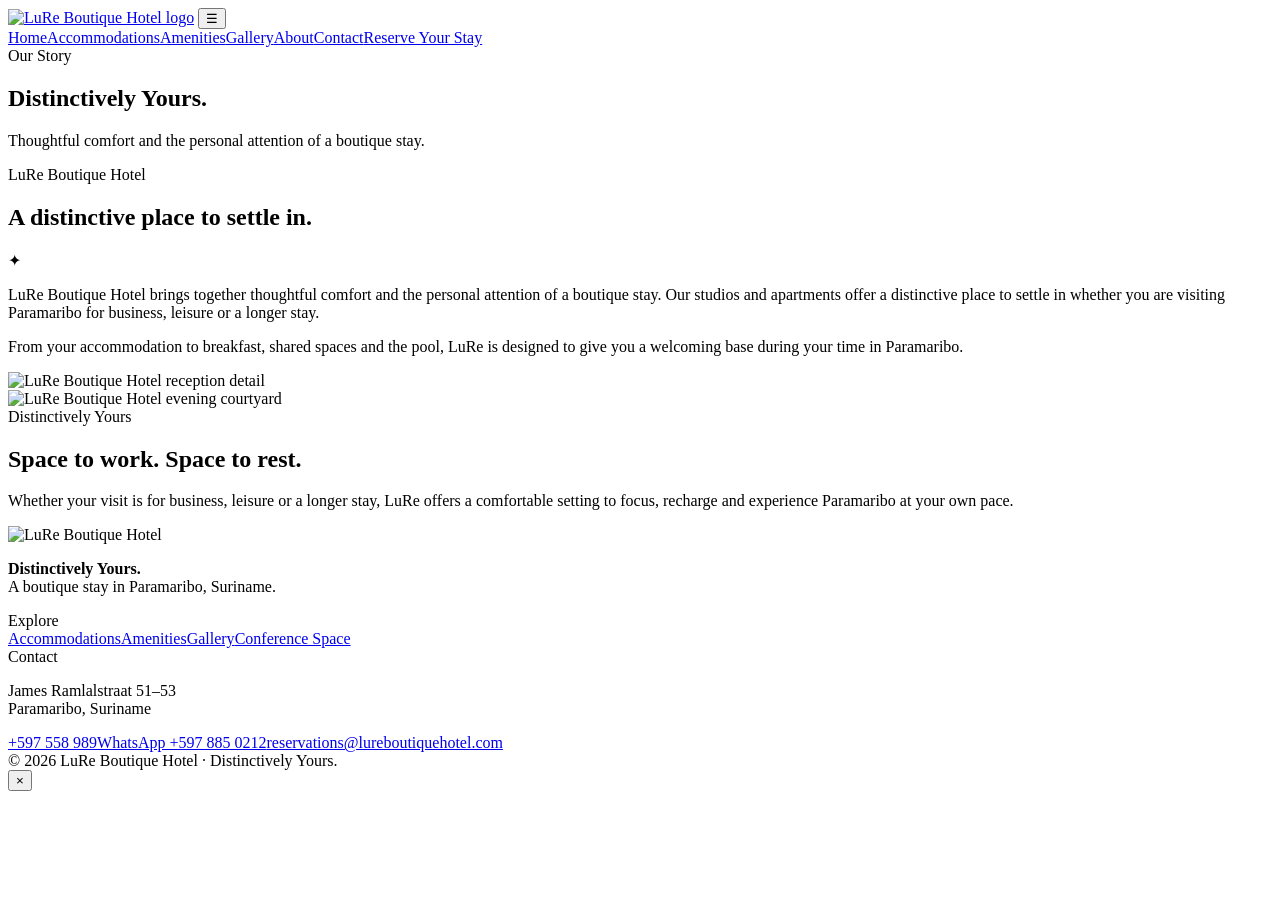
==== about.html @ de302873 "Add files via upload" ====
<!doctype html><html lang="en"><head>
<meta charset="utf-8"><meta name="viewport" content="width=device-width,initial-scale=1">
<title>About LuRe | Boutique Hotel Paramaribo</title><meta name="description" content="Discover the story and boutique character of LuRe Boutique Hotel in Paramaribo.">
<link rel="canonical" href="https://lureboutiquehotel.com/about.html">
<meta property="og:type" content="website"><meta property="og:title" content="About LuRe | Boutique Hotel Paramaribo"><meta property="og:description" content="Discover the story and boutique character of LuRe Boutique Hotel in Paramaribo.">
<meta property="og:url" content="https://lureboutiquehotel.com/about.html"><meta property="og:image" content="https://lureboutiquehotel.com/assets/images/pool-night-wide.webp">
<link rel="icon" href="assets/images/favicon.jpg"><link rel="stylesheet" href="assets/css/site.css">
<script type="application/ld+json">{"@context": "https://schema.org", "@type": "Hotel", "name": "LuRe Boutique Hotel", "url": "https://lureboutiquehotel.com/", "telephone": "+597558989", "email": "reservations@lureboutiquehotel.com", "address": {"@type": "PostalAddress", "streetAddress": "James Ramlalstraat 51-53", "addressLocality": "Paramaribo", "addressCountry": "SR"}, "image": "https://lureboutiquehotel.com/assets/images/pool-night-wide.webp"}</script></head><body>
<header class="site-header"><div class="wrap nav">
      <a class="logo" href="index.html" aria-label="LuRe Boutique Hotel home"><img src="assets/images/lure-logo.jpg" alt="LuRe Boutique Hotel logo"></a>
      <button class="menu-btn" aria-label="Open navigation">☰</button>
      <div class="nav-links"><a class="" href="index.html">Home</a><a class="" href="accommodations.html">Accommodations</a><a class="" href="amenities.html">Amenities</a><a class="" href="gallery.html">Gallery</a><a class="active" href="about.html">About</a><a class="" href="contact.html">Contact</a><a class="btn primary" href="index.html#reserve">Reserve Your Stay</a></div>
    </div></header><main><section class="pagehero"><div class="wrap reveal"><div class="eyebrow">Our Story</div><h1>Distinctively Yours.</h1><p class="lead">Thoughtful comfort and the personal attention of a boutique stay.</p></div></section>
<section><div class="wrap two"><div class="reveal from-left"><div class="kicker">LuRe Boutique Hotel</div><h2>A distinctive place to settle in.</h2><div class="decor">✦</div><p class="copy">LuRe Boutique Hotel brings together thoughtful comfort and the personal attention of a boutique stay. Our studios and apartments offer a distinctive place to settle in whether you are visiting Paramaribo for business, leisure or a longer stay.</p><p class="copy">From your accommodation to breakfast, shared spaces and the pool, LuRe is designed to give you a welcoming base during your time in Paramaribo.</p></div>
<div class="photo-frame tall reveal from-right"><img src="assets/images/reception-card.webp" alt="LuRe Boutique Hotel reception detail"></div></div></section>
<section class="soft"><div class="wrap two"><div class="photo-frame tall reveal from-left"><img src="assets/images/courtyard-table-night.webp" alt="LuRe Boutique Hotel evening courtyard"></div><div class="reveal from-right"><div class="kicker">Distinctively Yours</div><h2>Space to work. Space to rest.</h2><p class="copy">Whether your visit is for business, leisure or a longer stay, LuRe offers a comfortable setting to focus, recharge and experience Paramaribo at your own pace.</p></div></div></section></main><footer><div class="wrap footer-grid">
      <div><img class="footer-logo" src="assets/images/lure-logo.jpg" alt="LuRe Boutique Hotel"><p><strong>Distinctively Yours.</strong><br>A boutique stay in Paramaribo, Suriname.</p></div>
      <div><div class="kicker">Explore</div><a href="accommodations.html">Accommodations</a><a href="amenities.html">Amenities</a><a href="gallery.html">Gallery</a><a href="conference.html">Conference Space</a></div>
      <div><div class="kicker">Contact</div><p>James Ramlalstraat 51–53<br>Paramaribo, Suriname</p><a href="tel:+597558989">+597 558 989</a><a href="https://wa.me/5978850212">WhatsApp +597 885 0212</a><a href="mailto:reservations@lureboutiquehotel.com">reservations@lureboutiquehotel.com</a></div>
    </div><div class="wrap copyright">© 2026 LuRe Boutique Hotel · Distinctively Yours.</div></footer><div class="lightbox" aria-hidden="true"><button class="lightbox-close" aria-label="Close image">×</button><img src="" alt=""><div class="lightbox-caption"></div></div><script src="assets/js/site.js"></script></body></html>
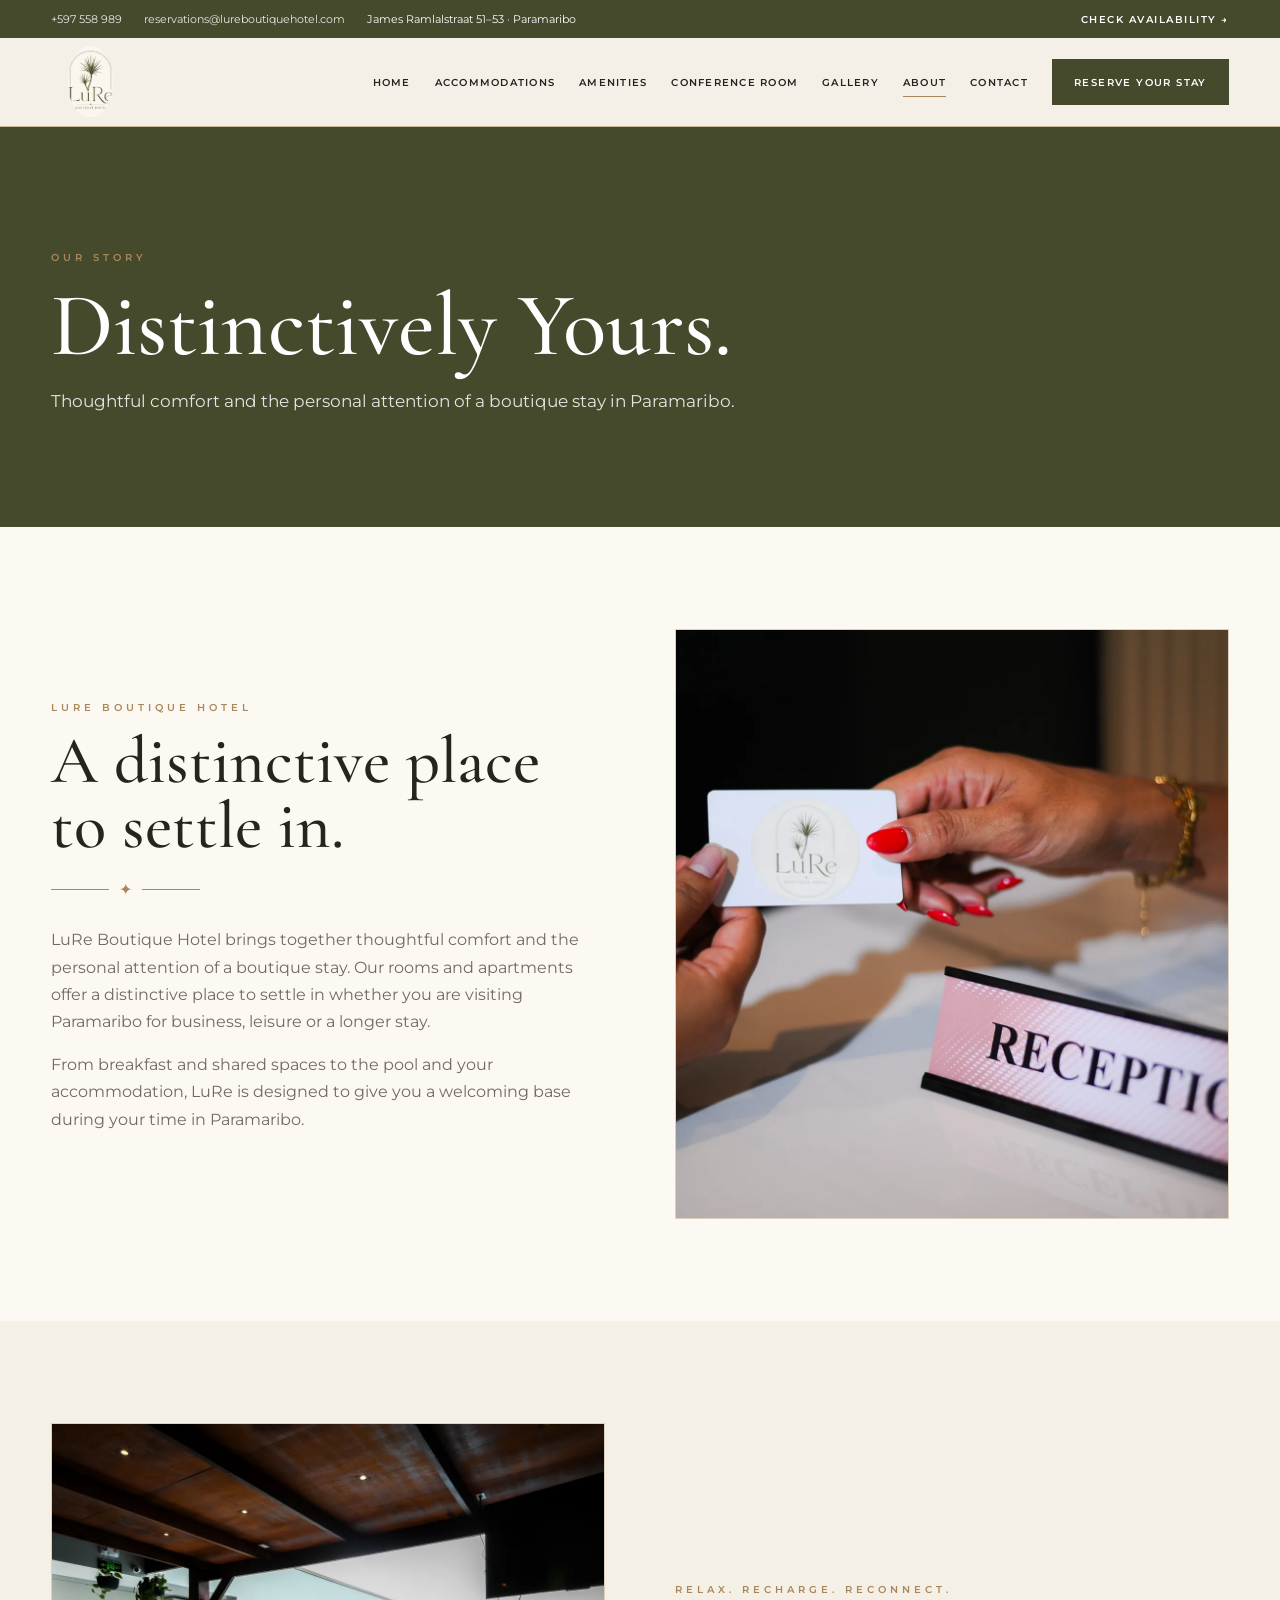
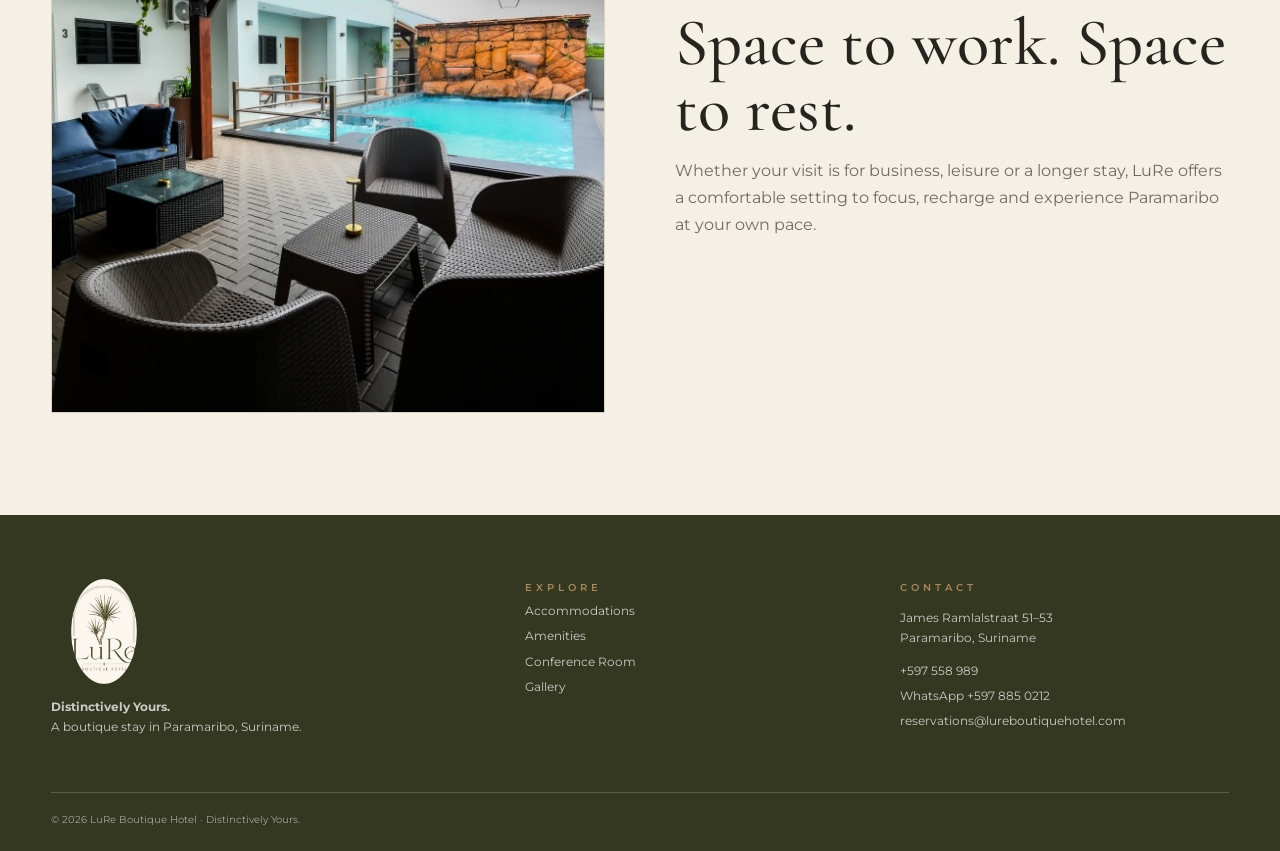
==== commit ec24bce2: "commit" ====
--- a/about.html
+++ b/about.html
@@ -1,20 +1,24 @@
-<!doctype html><html lang="en"><head>
-<meta charset="utf-8"><meta name="viewport" content="width=device-width,initial-scale=1">
-<title>About LuRe | Boutique Hotel Paramaribo</title><meta name="description" content="Discover the story and boutique character of LuRe Boutique Hotel in Paramaribo.">
-<link rel="canonical" href="https://lureboutiquehotel.com/about.html">
-<meta property="og:type" content="website"><meta property="og:title" content="About LuRe | Boutique Hotel Paramaribo"><meta property="og:description" content="Discover the story and boutique character of LuRe Boutique Hotel in Paramaribo.">
-<meta property="og:url" content="https://lureboutiquehotel.com/about.html"><meta property="og:image" content="https://lureboutiquehotel.com/assets/images/pool-night-wide.webp">
-<link rel="icon" href="assets/images/favicon.jpg"><link rel="stylesheet" href="assets/css/site.css">
-<script type="application/ld+json">{"@context": "https://schema.org", "@type": "Hotel", "name": "LuRe Boutique Hotel", "url": "https://lureboutiquehotel.com/", "telephone": "+597558989", "email": "reservations@lureboutiquehotel.com", "address": {"@type": "PostalAddress", "streetAddress": "James Ramlalstraat 51-53", "addressLocality": "Paramaribo", "addressCountry": "SR"}, "image": "https://lureboutiquehotel.com/assets/images/pool-night-wide.webp"}</script></head><body>
-<header class="site-header"><div class="wrap nav">
-      <a class="logo" href="index.html" aria-label="LuRe Boutique Hotel home"><img src="assets/images/lure-logo.jpg" alt="LuRe Boutique Hotel logo"></a>
-      <button class="menu-btn" aria-label="Open navigation">☰</button>
-      <div class="nav-links"><a class="" href="index.html">Home</a><a class="" href="accommodations.html">Accommodations</a><a class="" href="amenities.html">Amenities</a><a class="" href="gallery.html">Gallery</a><a class="active" href="about.html">About</a><a class="" href="contact.html">Contact</a><a class="btn primary" href="index.html#reserve">Reserve Your Stay</a></div>
-    </div></header><main><section class="pagehero"><div class="wrap reveal"><div class="eyebrow">Our Story</div><h1>Distinctively Yours.</h1><p class="lead">Thoughtful comfort and the personal attention of a boutique stay.</p></div></section>
-<section><div class="wrap two"><div class="reveal from-left"><div class="kicker">LuRe Boutique Hotel</div><h2>A distinctive place to settle in.</h2><div class="decor">✦</div><p class="copy">LuRe Boutique Hotel brings together thoughtful comfort and the personal attention of a boutique stay. Our studios and apartments offer a distinctive place to settle in whether you are visiting Paramaribo for business, leisure or a longer stay.</p><p class="copy">From your accommodation to breakfast, shared spaces and the pool, LuRe is designed to give you a welcoming base during your time in Paramaribo.</p></div>
-<div class="photo-frame tall reveal from-right"><img src="assets/images/reception-card.webp" alt="LuRe Boutique Hotel reception detail"></div></div></section>
-<section class="soft"><div class="wrap two"><div class="photo-frame tall reveal from-left"><img src="assets/images/courtyard-table-night.webp" alt="LuRe Boutique Hotel evening courtyard"></div><div class="reveal from-right"><div class="kicker">Distinctively Yours</div><h2>Space to work. Space to rest.</h2><p class="copy">Whether your visit is for business, leisure or a longer stay, LuRe offers a comfortable setting to focus, recharge and experience Paramaribo at your own pace.</p></div></div></section></main><footer><div class="wrap footer-grid">
-      <div><img class="footer-logo" src="assets/images/lure-logo.jpg" alt="LuRe Boutique Hotel"><p><strong>Distinctively Yours.</strong><br>A boutique stay in Paramaribo, Suriname.</p></div>
-      <div><div class="kicker">Explore</div><a href="accommodations.html">Accommodations</a><a href="amenities.html">Amenities</a><a href="gallery.html">Gallery</a><a href="conference.html">Conference Space</a></div>
-      <div><div class="kicker">Contact</div><p>James Ramlalstraat 51–53<br>Paramaribo, Suriname</p><a href="tel:+597558989">+597 558 989</a><a href="https://wa.me/5978850212">WhatsApp +597 885 0212</a><a href="mailto:reservations@lureboutiquehotel.com">reservations@lureboutiquehotel.com</a></div>
-    </div><div class="wrap copyright">© 2026 LuRe Boutique Hotel · Distinctively Yours.</div></footer><div class="lightbox" aria-hidden="true"><button class="lightbox-close" aria-label="Close image">×</button><img src="" alt=""><div class="lightbox-caption"></div></div><script src="assets/js/site.js"></script></body></html>+<!doctype html><html lang="en"><head><meta charset="utf-8"><meta name="viewport" content="width=device-width,initial-scale=1">
+<title>About LuRe | Boutique Hotel Paramaribo</title><meta name="description" content="Discover the story and atmosphere of LuRe Boutique Hotel in Paramaribo."><link rel="canonical" href="https://lureboutiquehotel.com/about.html">
+<meta property="og:title" content="About LuRe | Boutique Hotel Paramaribo"><meta property="og:description" content="Discover the story and atmosphere of LuRe Boutique Hotel in Paramaribo."><meta property="og:type" content="website">
+<meta property="og:image" content="https://lureboutiquehotel.com/assets/images/pool-night-wide-1.webp">
+<link rel="icon" href="assets/images/favicon.png"><link rel="stylesheet" href="assets/css/site.css">
+<script type="application/ld+json">{"@context": "https://schema.org", "@type": "Hotel", "name": "LuRe Boutique Hotel", "url": "https://lureboutiquehotel.com/", "telephone": "+597558989", "email": "reservations@lureboutiquehotel.com", "address": {"@type": "PostalAddress", "streetAddress": "James Ramlalstraat 51-53", "addressLocality": "Paramaribo", "addressCountry": "SR"}, "image": "https://lureboutiquehotel.com/assets/images/pool-night-wide-1.webp"}</script></head><body>
+<div class="topbar"><div class="wrap"><div class="topbar-links">
+      <a href="tel:+597558989">+597 558 989</a><a href="mailto:reservations@lureboutiquehotel.com">reservations@lureboutiquehotel.com</a><span>James Ramlalstraat 51–53 · Paramaribo</span>
+    </div><a class="topbar-book" href="booking.html">Check availability →</a></div></div>
+    <header class="site-header"><div class="wrap nav">
+      <a class="brand" href="index.html"><img src="assets/images/lure-logo-oval.png" alt="LuRe Boutique Hotel logo"></a>
+      <a class="btn primary mobile-book" href="booking.html">Reserve Your Stay</a>
+      <button class="menu-btn" aria-label="Open menu">☰</button>
+      <div class="nav-links"><a class="" href="index.html">Home</a><a class="" href="accommodations.html">Accommodations</a><a class="" href="amenities.html">Amenities</a><a class="" href="conference.html">Conference Room</a><a class="" href="gallery.html">Gallery</a><a class="active" href="about.html">About</a><a class="" href="contact.html">Contact</a><a class="btn primary" href="booking.html">Reserve Your Stay</a></div>
+    </div></header><main><section class="pagehero"><div class="wrap reveal"><div class="eyebrow">Our Story</div><h1>Distinctively Yours.</h1><p class="lead">Thoughtful comfort and the personal attention of a boutique stay in Paramaribo.</p></div></section>
+<section><div class="wrap two"><div class="reveal left"><div class="kicker">LuRe Boutique Hotel</div><h2>A distinctive place to settle in.</h2><div class="decor">✦</div>
+<p class="copy">LuRe Boutique Hotel brings together thoughtful comfort and the personal attention of a boutique stay. Our rooms and apartments offer a distinctive place to settle in whether you are visiting Paramaribo for business, leisure or a longer stay.</p>
+<p class="copy">From breakfast and shared spaces to the pool and your accommodation, LuRe is designed to give you a welcoming base during your time in Paramaribo.</p></div>
+<div class="photo tall reveal right"><img src="assets/images/reception-card.webp" alt="LuRe Boutique Hotel reception detail"></div></div></section>
+<section class="amenities"><div class="wrap two"><div class="photo tall reveal left"><img src="assets/images/pool-lounge-day.webp" alt="LuRe lounge overlooking the pool"></div><div class="reveal right"><div class="kicker">Relax. Recharge. Reconnect.</div><h2>Space to work. Space to rest.</h2><p class="copy">Whether your visit is for business, leisure or a longer stay, LuRe offers a comfortable setting to focus, recharge and experience Paramaribo at your own pace.</p></div></div></section></main><footer><div class="wrap footer-grid">
+    <div><img class="footer-logo" src="assets/images/lure-logo-oval.png" alt="LuRe Boutique Hotel logo"><p><strong>Distinctively Yours.</strong><br>A boutique stay in Paramaribo, Suriname.</p></div>
+    <div><div class="kicker">Explore</div><a href="accommodations.html">Accommodations</a><a href="amenities.html">Amenities</a><a href="conference.html">Conference Room</a><a href="gallery.html">Gallery</a></div>
+    <div><div class="kicker">Contact</div><p>James Ramlalstraat 51–53<br>Paramaribo, Suriname</p><a href="tel:+597558989">+597 558 989</a><a href="https://wa.me/5978850212">WhatsApp +597 885 0212</a><a href="mailto:reservations@lureboutiquehotel.com">reservations@lureboutiquehotel.com</a></div>
+    </div><div class="wrap copyright">© 2026 LuRe Boutique Hotel · Distinctively Yours.</div></footer><div class="lightbox"><button class="lb-close" aria-label="Close">×</button><img src="" alt=""><div class="lb-cap"></div></div><script src="assets/js/site.js"></script></body></html>
--- a/assets/css/site.css
+++ b/assets/css/site.css
@@ -0,0 +1,198 @@
+
+@import url('https://fonts.googleapis.com/css2?family=Cormorant+Garamond:wght@400;500;600&family=Montserrat:wght@400;500;600&display=swap');
+:root{
+  --cream:#F5F0E6; --paper:#FCF9F3; --olive:#454A2D; --olive2:#343821;
+  --bronze:#A8875B; --ink:#25241F; --muted:#716A5E; --line:#DCD0BF;
+  --white:#fff; --shadow:0 22px 58px rgba(32,32,24,.12);
+}
+*{box-sizing:border-box}
+html{scroll-behavior:smooth}
+body{margin:0;background:var(--paper);color:var(--ink);font-family:Montserrat,Arial,sans-serif;line-height:1.7;overflow-x:hidden}
+img{display:block;max-width:100%}
+a{text-decoration:none;color:inherit}
+button,input,select,textarea{font:inherit}
+.wrap{width:min(1180px,92%);margin-inline:auto}
+.topbar{background:var(--olive);color:#fff;font-size:11px}
+.topbar .wrap{min-height:38px;display:flex;align-items:center;justify-content:space-between;gap:18px}
+.topbar-links{display:flex;gap:22px;align-items:center;white-space:nowrap}
+.topbar a{color:rgba(255,255,255,.88)}
+.topbar-book{font-size:10px;text-transform:uppercase;letter-spacing:1.5px;font-weight:600;color:#fff!important}
+.site-header{position:sticky;top:0;z-index:80;background:rgba(245,240,230,.96);backdrop-filter:blur(14px);border-bottom:1px solid rgba(168,135,91,.55)}
+.nav{height:88px;display:flex;align-items:center;gap:28px}
+.brand{margin-right:auto;display:flex;align-items:center}
+.brand img{width:78px;height:72px;object-fit:contain}
+.nav-links{display:flex;align-items:center;gap:24px;font-size:10px;text-transform:uppercase;letter-spacing:1.25px;font-weight:600}
+.nav-links a:not(.btn){position:relative}
+.nav-links a:not(.btn)::after{content:"";position:absolute;left:0;bottom:-6px;width:0;height:1px;background:var(--bronze);transition:.25s}
+.nav-links a.active::after,.nav-links a:hover::after{width:100%}
+.menu-btn{display:none;border:0;background:none;color:var(--olive);font-size:25px;cursor:pointer}
+.btn{display:inline-flex;align-items:center;justify-content:center;min-height:46px;padding:12px 21px;border:1px solid var(--olive);background:transparent;color:var(--olive);font-size:10px;letter-spacing:1.4px;text-transform:uppercase;font-weight:600;cursor:pointer;transition:.25s}
+.btn:hover{transform:translateY(-2px);box-shadow:0 10px 25px rgba(69,74,45,.12)}
+.btn.primary{background:var(--olive);color:#fff}
+.btn.bronze{background:var(--bronze);border-color:var(--bronze);color:#fff}
+.btn.light{border-color:rgba(255,255,255,.72);color:#fff}
+.mobile-book{display:none}
+
+h1,h2,h3,h4{font-family:"Cormorant Garamond",Georgia,serif;font-weight:500;line-height:.98;margin:.18em 0}
+h1{font-size:clamp(64px,8vw,112px)}
+h2{font-size:clamp(48px,5.2vw,74px)}
+h3{font-size:34px}
+h4{font-size:26px}
+.eyebrow,.kicker{text-transform:uppercase;letter-spacing:4px;font-size:10px;font-weight:600;color:var(--bronze)}
+.lead{font-size:17px;max-width:720px}
+.copy{color:var(--muted)}
+.decor{display:flex;align-items:center;gap:10px;color:var(--bronze);margin:18px 0 23px}
+.decor:before,.decor:after{content:"";height:1px;width:58px;background:var(--bronze)}
+.actions{display:flex;flex-wrap:wrap;gap:12px;margin-top:28px}
+
+.hero{position:relative;min-height:680px;background:var(--olive2);color:#fff;overflow:hidden}
+.hero-media{position:absolute;inset:0}
+.hero-media img{width:100%;height:100%;object-fit:cover;object-position:center 50%}
+.hero-media:after{content:"";position:absolute;inset:0;background:linear-gradient(90deg,rgba(27,30,17,.92),rgba(45,49,29,.67) 42%,rgba(45,49,29,.10) 78%)}
+.hero-copy{position:relative;z-index:2;max-width:760px;padding:115px 0}
+.hero .lead{color:rgba(255,255,255,.90);max-width:640px}
+
+section{padding:102px 0}
+.section-head{text-align:center;max-width:780px;margin:0 auto 46px}
+.two{display:grid;grid-template-columns:1fr 1fr;gap:70px;align-items:center}
+.photo{overflow:hidden;background:var(--cream);border:1px solid var(--line)}
+.photo img{width:100%;height:100%;object-fit:cover;transition:.65s}
+.photo:hover img{transform:scale(1.02)}
+.photo.tall{height:590px}
+.photo.wide{height:500px}
+
+.search-card{position:relative;z-index:6;margin-top:-53px}
+.search-grid{display:grid;grid-template-columns:1fr 1fr .7fr 1.2fr auto;background:#fff;border:1px solid var(--line);box-shadow:var(--shadow)}
+.field{padding:19px;border-right:1px solid var(--line)}
+.field label{display:block;font-size:9px;font-weight:700;letter-spacing:1.4px;text-transform:uppercase}
+.field input,.field select,.field textarea{width:100%;border:0;border-bottom:1px solid var(--line);background:transparent;padding:9px 1px;outline:none;color:var(--ink)}
+.search-grid .btn{margin:14px}
+
+.cards{display:grid;grid-template-columns:1fr 1fr;gap:24px}
+.card{background:#fff;border:1px solid var(--line);overflow:hidden;transition:.28s}
+.card:hover{transform:translateY(-5px);box-shadow:var(--shadow)}
+.card-media{background:var(--cream);aspect-ratio:16/10;overflow:hidden}
+.card-media img{width:100%;height:100%;object-fit:cover;transition:.6s}
+.card:hover .card-media img{transform:scale(1.02)}
+.card-body{padding:29px}
+.card-body p{color:var(--muted);font-size:13px}
+.text-link{font-size:10px;text-transform:uppercase;letter-spacing:1.35px;font-weight:700;border-bottom:1px solid var(--bronze)}
+
+.promo{padding:0 0 95px}
+.promo-box{background:linear-gradient(120deg,var(--olive2),var(--olive));color:#fff;display:grid;grid-template-columns:1.4fr .6fr;align-items:center;gap:30px;padding:52px 58px;position:relative;overflow:hidden}
+.promo-box:after{content:"LuRe";position:absolute;right:-15px;top:-38px;font-family:"Cormorant Garamond";font-size:175px;color:rgba(255,255,255,.045)}
+.promo-box p{color:rgba(255,255,255,.78);max-width:650px}
+
+.amenities{background:var(--cream)}
+.amenity-grid{display:grid;grid-template-columns:repeat(4,1fr);border-top:1px solid var(--line);border-left:1px solid var(--line);margin-top:44px}
+.amenity{background:rgba(255,255,255,.36);padding:28px 20px;border-right:1px solid var(--line);border-bottom:1px solid var(--line)}
+.amenity i{font-style:normal;color:var(--bronze);font-size:22px}
+.amenity b{display:block;font-family:"Cormorant Garamond";font-size:26px;font-weight:500;margin:6px 0}
+.amenity span{font-size:12px;color:var(--muted)}
+
+.pagehero{padding:122px 0 94px;background:var(--olive);color:#fff}
+.pagehero h1{font-size:clamp(66px,7vw,104px)}
+.pagehero .lead{color:rgba(255,255,255,.86)}
+
+.room-gallery{display:grid;grid-template-columns:1.5fr 1fr;grid-template-rows:280px 280px;gap:12px}
+.room-gallery a{overflow:hidden;background:var(--cream)}
+.room-gallery a:first-child{grid-row:1/3}
+.room-gallery img{width:100%;height:100%;object-fit:cover;transition:.5s}
+.room-gallery a:hover img{transform:scale(1.02)}
+.features{list-style:none;padding:0;margin:30px 0}
+.features li{padding:13px 0;border-bottom:1px solid var(--line);color:#514B42}
+.features li:before{content:"✦";color:var(--bronze);margin-right:11px}
+
+.conference-gallery{display:grid;grid-template-columns:1.4fr .8fr .8fr;grid-template-rows:260px 260px;gap:12px}
+.conference-gallery a{overflow:hidden;background:#ddd}
+.conference-gallery a:first-child{grid-row:1/3}
+.conference-gallery img{width:100%;height:100%;object-fit:cover}
+.request-form{background:#fff;border:1px solid var(--line);padding:34px}
+.request-grid{display:grid;grid-template-columns:1fr 1fr;gap:16px}
+.request-grid .full{grid-column:1/-1}
+.request-grid textarea{min-height:110px;resize:vertical}
+
+.masonry{columns:4 260px;column-gap:12px}
+.masonry a{display:block;break-inside:avoid;margin:0 0 12px;position:relative;overflow:hidden;background:var(--cream)}
+.masonry img{width:100%;height:auto;display:block;transition:.35s}
+.masonry a:hover img{transform:scale(1.018)}
+.masonry .caption{position:absolute;left:10px;bottom:10px;background:rgba(37,36,31,.67);color:#fff;font-size:8px;letter-spacing:1px;text-transform:uppercase;padding:5px 7px}
+
+.contact-grid{display:grid;grid-template-columns:.9fr 1.1fr;gap:40px}
+.contact-card{background:#fff;border:1px solid var(--line);padding:35px}
+.contact-line{padding:14px 0;border-bottom:1px solid var(--line)}
+.contact-line small{display:block;font-size:9px;letter-spacing:1.3px;text-transform:uppercase;color:var(--bronze);font-weight:700}
+.location-panel{min-height:480px;background:var(--cream);border:1px solid var(--line);display:flex;align-items:center;justify-content:center;text-align:center;padding:40px}
+.booking-stage{max-width:980px;margin:auto;background:white;border:1px solid var(--line);box-shadow:var(--shadow);padding:40px}
+.sirvoy-slot{border:1px dashed var(--bronze);padding:26px;background:var(--cream);margin-top:25px}
+.sirvoy-slot code{font-size:11px}
+.review-shell{background:#fff;border:1px solid var(--line);padding:30px;min-height:120px}
+
+.band{background:var(--olive);color:#fff;padding:68px 0}
+.band .wrap{display:flex;align-items:center;justify-content:space-between;gap:35px}
+
+.lightbox{position:fixed;inset:0;background:rgba(13,13,10,.95);display:none;align-items:center;justify-content:center;z-index:200;padding:30px}
+.lightbox.open{display:flex}
+.lightbox img{max-width:92vw;max-height:88vh;object-fit:contain}
+.lb-close{position:absolute;right:25px;top:16px;border:0;background:none;color:#fff;font-size:37px;cursor:pointer}
+.lb-cap{position:absolute;bottom:17px;color:#fff;font-size:10px;letter-spacing:1px}
+
+.reveal{opacity:0;transform:translateY(26px);transition:.75s ease}
+.reveal.left{transform:translateX(-42px)}
+.reveal.right{transform:translateX(42px)}
+.reveal.show{opacity:1;transform:none}
+
+footer{background:var(--olive2);color:#fff;padding:64px 0 23px}
+.footer-grid{display:grid;grid-template-columns:1.3fr 1fr 1fr;gap:46px}
+.footer-logo{width:105px;height:105px;object-fit:contain;margin-bottom:13px}
+footer p,footer a{color:rgba(255,255,255,.74);font-size:12px}
+footer a{display:block;margin:5px 0}
+.copyright{border-top:1px solid rgba(255,255,255,.18);margin-top:42px;padding-top:18px;color:rgba(255,255,255,.55);font-size:10px}
+
+@media(max-width:950px){
+ .topbar .wrap{justify-content:center}.topbar-links{display:none}.topbar-book{display:block;padding:9px 0}
+ .nav{height:76px}.brand img{width:64px;height:60px}
+ .menu-btn{display:block}.mobile-book{display:inline-flex;margin-left:auto}
+ .nav-links{display:none;position:absolute;left:0;right:0;top:76px;background:var(--cream);padding:24px;flex-direction:column;box-shadow:0 15px 30px rgba(0,0,0,.08)}
+ .nav.open .nav-links{display:flex}.nav-links .btn{width:100%}
+ .two,.contact-grid{grid-template-columns:1fr}
+ .promo-box{grid-template-columns:1fr}
+ .search-card{margin-top:0}.search-grid{grid-template-columns:1fr 1fr}
+ .search-grid .btn{grid-column:1/-1}
+ .amenity-grid{grid-template-columns:1fr 1fr}
+ .conference-gallery{grid-template-columns:1fr 1fr}.conference-gallery a:first-child{grid-column:1/-1;grid-row:auto}
+ .footer-grid{grid-template-columns:1fr}
+}
+@media(max-width:650px){
+ section{padding:72px 0}
+ h1{font-size:58px}.pagehero{padding:75px 0 62px}.pagehero h1{font-size:58px}
+ h2{font-size:50px}
+ .hero{min-height:0;display:flex;flex-direction:column}
+ .hero-media{position:relative;inset:auto;order:1}
+ .hero-media img{height:auto;object-fit:contain;object-position:center}
+ .hero-media:after{display:none}
+ .hero .wrap{order:2;width:100%;background:var(--olive2)}
+ .hero-copy{padding:52px 5%;max-width:none}
+ .hero-copy h1{font-size:58px}.hero-copy .lead{font-size:15px}
+ .search-grid{grid-template-columns:1fr}.search-grid .btn{grid-column:auto}
+ .field{border-right:0;border-bottom:1px solid var(--line)}
+ .cards{grid-template-columns:1fr}
+ /* Client feedback: show complete photos instead of aggressive mobile cropping */
+ .card-media{aspect-ratio:auto;background:var(--cream)}
+ .card-media img{height:auto;object-fit:contain}
+ .photo.tall,.photo.wide{height:auto}
+ .photo img{height:auto;object-fit:contain}
+ .room-gallery{display:block}
+ .room-gallery a{display:block;margin-bottom:10px}
+ .room-gallery img{height:auto;object-fit:contain}
+ .conference-gallery{display:block}
+ .conference-gallery a{display:block;margin-bottom:10px}
+ .conference-gallery img{height:auto;object-fit:contain}
+ .amenity-grid{grid-template-columns:1fr}
+ .promo{padding-bottom:70px}.promo-box{padding:38px 28px}
+ .masonry{columns:1}.masonry img{height:auto!important;object-fit:contain!important}
+ .request-grid{grid-template-columns:1fr}.request-grid .full{grid-column:auto}
+ .band .wrap{display:block}.band .btn{margin-top:20px}
+ .actions .btn{width:100%}
+}
+@media(prefers-reduced-motion:reduce){html{scroll-behavior:auto}.reveal{opacity:1;transform:none;transition:none}}
